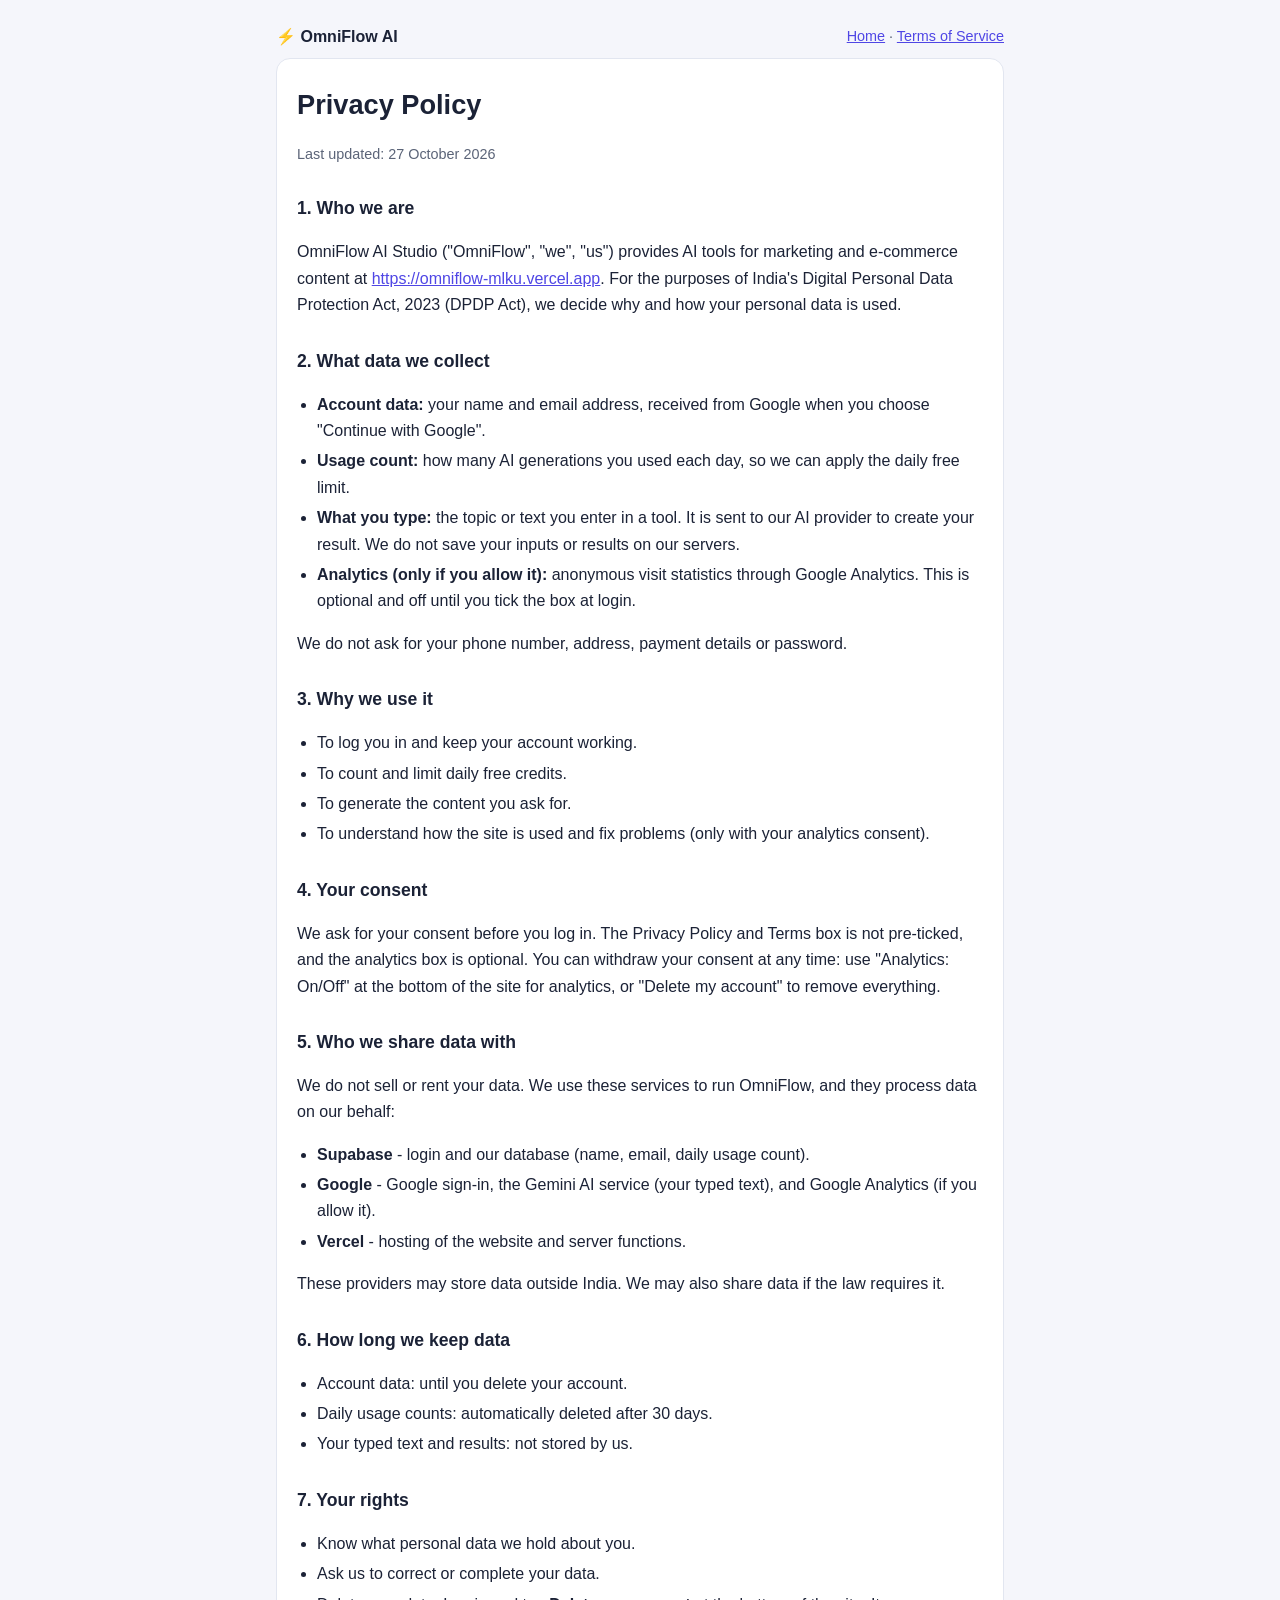
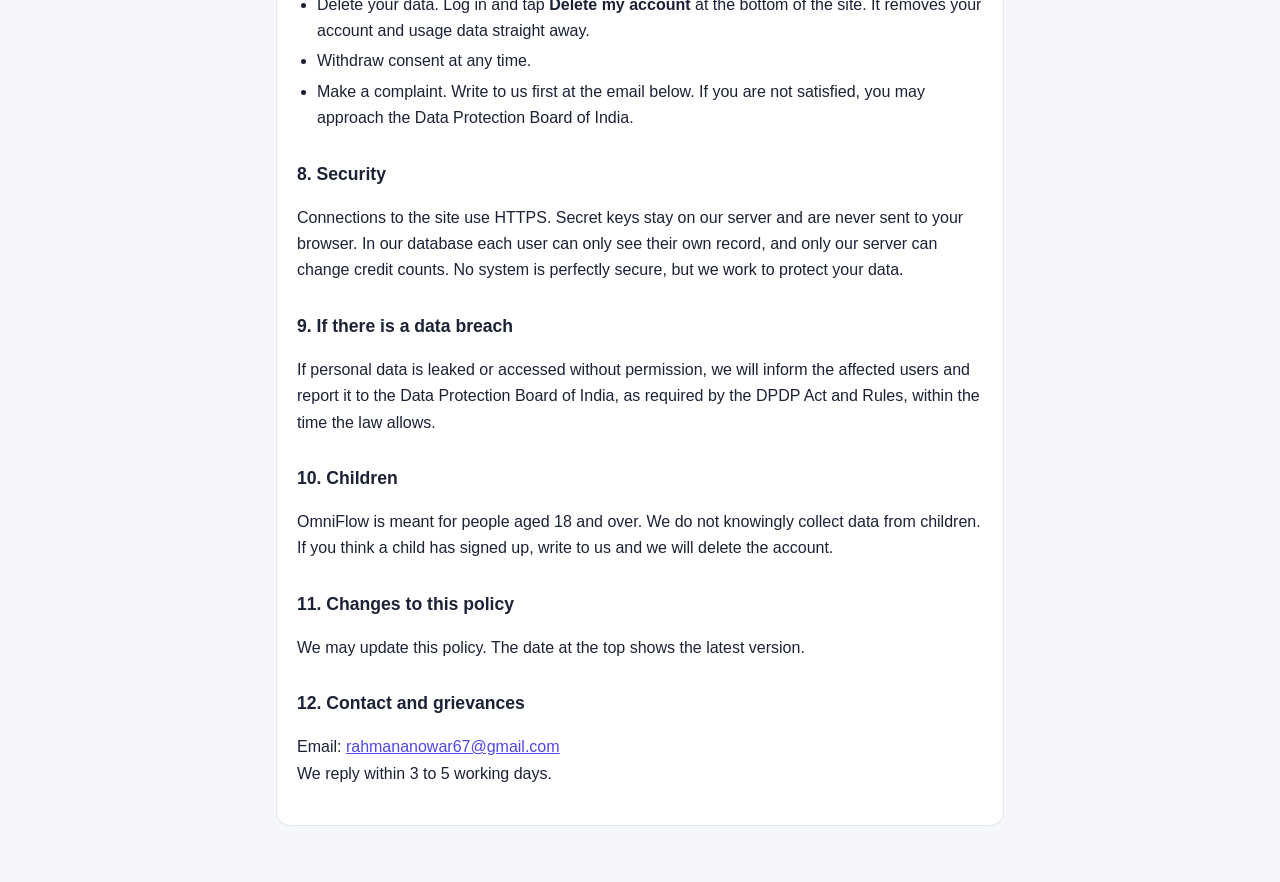
==== privacy.html @ 10095eb7 "Add privacy policy page This file contains the privacy policy for OmniFlow AI, detailing data collec" ====
<!DOCTYPE html>
<html lang="en">
<head>
  <meta charset="UTF-8">
  <meta name="viewport" content="width=device-width, initial-scale=1.0">
  <title>Privacy Policy - OmniFlow AI</title>
  <meta name="description" content="Privacy Policy of OmniFlow AI Studio.">
  <meta name="theme-color" content="#0f172a">
  <style>
    :root { --bg:#0b1020; --card:#111a2e; --text:#e5e7ef; --muted:#9aa3b8; --accent:#8b7bff; --line:#22304d; }
    @media (prefers-color-scheme: light) { :root { --bg:#f5f6fb; --card:#ffffff; --text:#1b2236; --muted:#5b6478; --accent:#4f46e5; --line:#e2e6f0; } }
    * { box-sizing: border-box; }
    body { margin:0; background:var(--bg); color:var(--text); font-family:-apple-system,BlinkMacSystemFont,"Segoe UI",Roboto,sans-serif; line-height:1.65; }
    main { max-width:760px; margin:0 auto; padding:24px 16px 56px; }
    a { color:var(--accent); }
    .top { display:flex; justify-content:space-between; align-items:center; gap:12px; flex-wrap:wrap; margin-bottom:8px; }
    .brand { font-weight:700; text-decoration:none; color:var(--text); }
    h1 { font-size:1.7rem; margin:18px 0 4px; }
    h2 { font-size:1.1rem; margin:28px 0 6px; }
    p, li { color:var(--text); }
    .muted { color:var(--muted); font-size:.9rem; }
    .card { background:var(--card); border:1px solid var(--line); border-radius:14px; padding:6px 20px 22px; }
    ul { padding-left:20px; }
    li { margin:4px 0; }
  </style>
</head>
<body>
  <main>
    <div class="top">
      <a class="brand" href="/">&#9889; OmniFlow AI</a>
      <span class="muted"><a href="/">Home</a> &middot; <a href="/terms.html">Terms of Service</a></span>
    </div>
    <div class="card">
      <h1>Privacy Policy</h1>
      <p class="muted">Last updated: 27 October 2026</p>

      <h2>1. Who we are</h2>
      <p>OmniFlow AI Studio ("OmniFlow", "we", "us") provides AI tools for marketing and e-commerce content at <a href="https://omniflow-mlku.vercel.app">https://omniflow-mlku.vercel.app</a>. For the purposes of India's Digital Personal Data Protection Act, 2023 (DPDP Act), we decide why and how your personal data is used.</p>

      <h2>2. What data we collect</h2>
      <ul>
        <li><strong>Account data:</strong> your name and email address, received from Google when you choose "Continue with Google".</li>
        <li><strong>Usage count:</strong> how many AI generations you used each day, so we can apply the daily free limit.</li>
        <li><strong>What you type:</strong> the topic or text you enter in a tool. It is sent to our AI provider to create your result. We do not save your inputs or results on our servers.</li>
        <li><strong>Analytics (only if you allow it):</strong> anonymous visit statistics through Google Analytics. This is optional and off until you tick the box at login.</li>
      </ul>
      <p>We do not ask for your phone number, address, payment details or password.</p>

      <h2>3. Why we use it</h2>
      <ul>
        <li>To log you in and keep your account working.</li>
        <li>To count and limit daily free credits.</li>
        <li>To generate the content you ask for.</li>
        <li>To understand how the site is used and fix problems (only with your analytics consent).</li>
      </ul>

      <h2>4. Your consent</h2>
      <p>We ask for your consent before you log in. The Privacy Policy and Terms box is not pre-ticked, and the analytics box is optional. You can withdraw your consent at any time: use "Analytics: On/Off" at the bottom of the site for analytics, or "Delete my account" to remove everything.</p>

      <h2>5. Who we share data with</h2>
      <p>We do not sell or rent your data. We use these services to run OmniFlow, and they process data on our behalf:</p>
      <ul>
        <li><strong>Supabase</strong> - login and our database (name, email, daily usage count).</li>
        <li><strong>Google</strong> - Google sign-in, the Gemini AI service (your typed text), and Google Analytics (if you allow it).</li>
        <li><strong>Vercel</strong> - hosting of the website and server functions.</li>
      </ul>
      <p>These providers may store data outside India. We may also share data if the law requires it.</p>

      <h2>6. How long we keep data</h2>
      <ul>
        <li>Account data: until you delete your account.</li>
        <li>Daily usage counts: automatically deleted after 30 days.</li>
        <li>Your typed text and results: not stored by us.</li>
      </ul>

      <h2>7. Your rights</h2>
      <ul>
        <li>Know what personal data we hold about you.</li>
        <li>Ask us to correct or complete your data.</li>
        <li>Delete your data. Log in and tap <strong>Delete my account</strong> at the bottom of the site. It removes your account and usage data straight away.</li>
        <li>Withdraw consent at any time.</li>
        <li>Make a complaint. Write to us first at the email below. If you are not satisfied, you may approach the Data Protection Board of India.</li>
      </ul>

      <h2>8. Security</h2>
      <p>Connections to the site use HTTPS. Secret keys stay on our server and are never sent to your browser. In our database each user can only see their own record, and only our server can change credit counts. No system is perfectly secure, but we work to protect your data.</p>

      <h2>9. If there is a data breach</h2>
      <p>If personal data is leaked or accessed without permission, we will inform the affected users and report it to the Data Protection Board of India, as required by the DPDP Act and Rules, within the time the law allows.</p>

      <h2>10. Children</h2>
      <p>OmniFlow is meant for people aged 18 and over. We do not knowingly collect data from children. If you think a child has signed up, write to us and we will delete the account.</p>

      <h2>11. Changes to this policy</h2>
      <p>We may update this policy. The date at the top shows the latest version.</p>

      <h2>12. Contact and grievances</h2>
      <p>Email: <a href="mailto:rahmananowar67@gmail.com">rahmananowar67@gmail.com</a><br>We reply within 3 to 5 working days.</p>

    </div>
  </main>
</body>
</html>
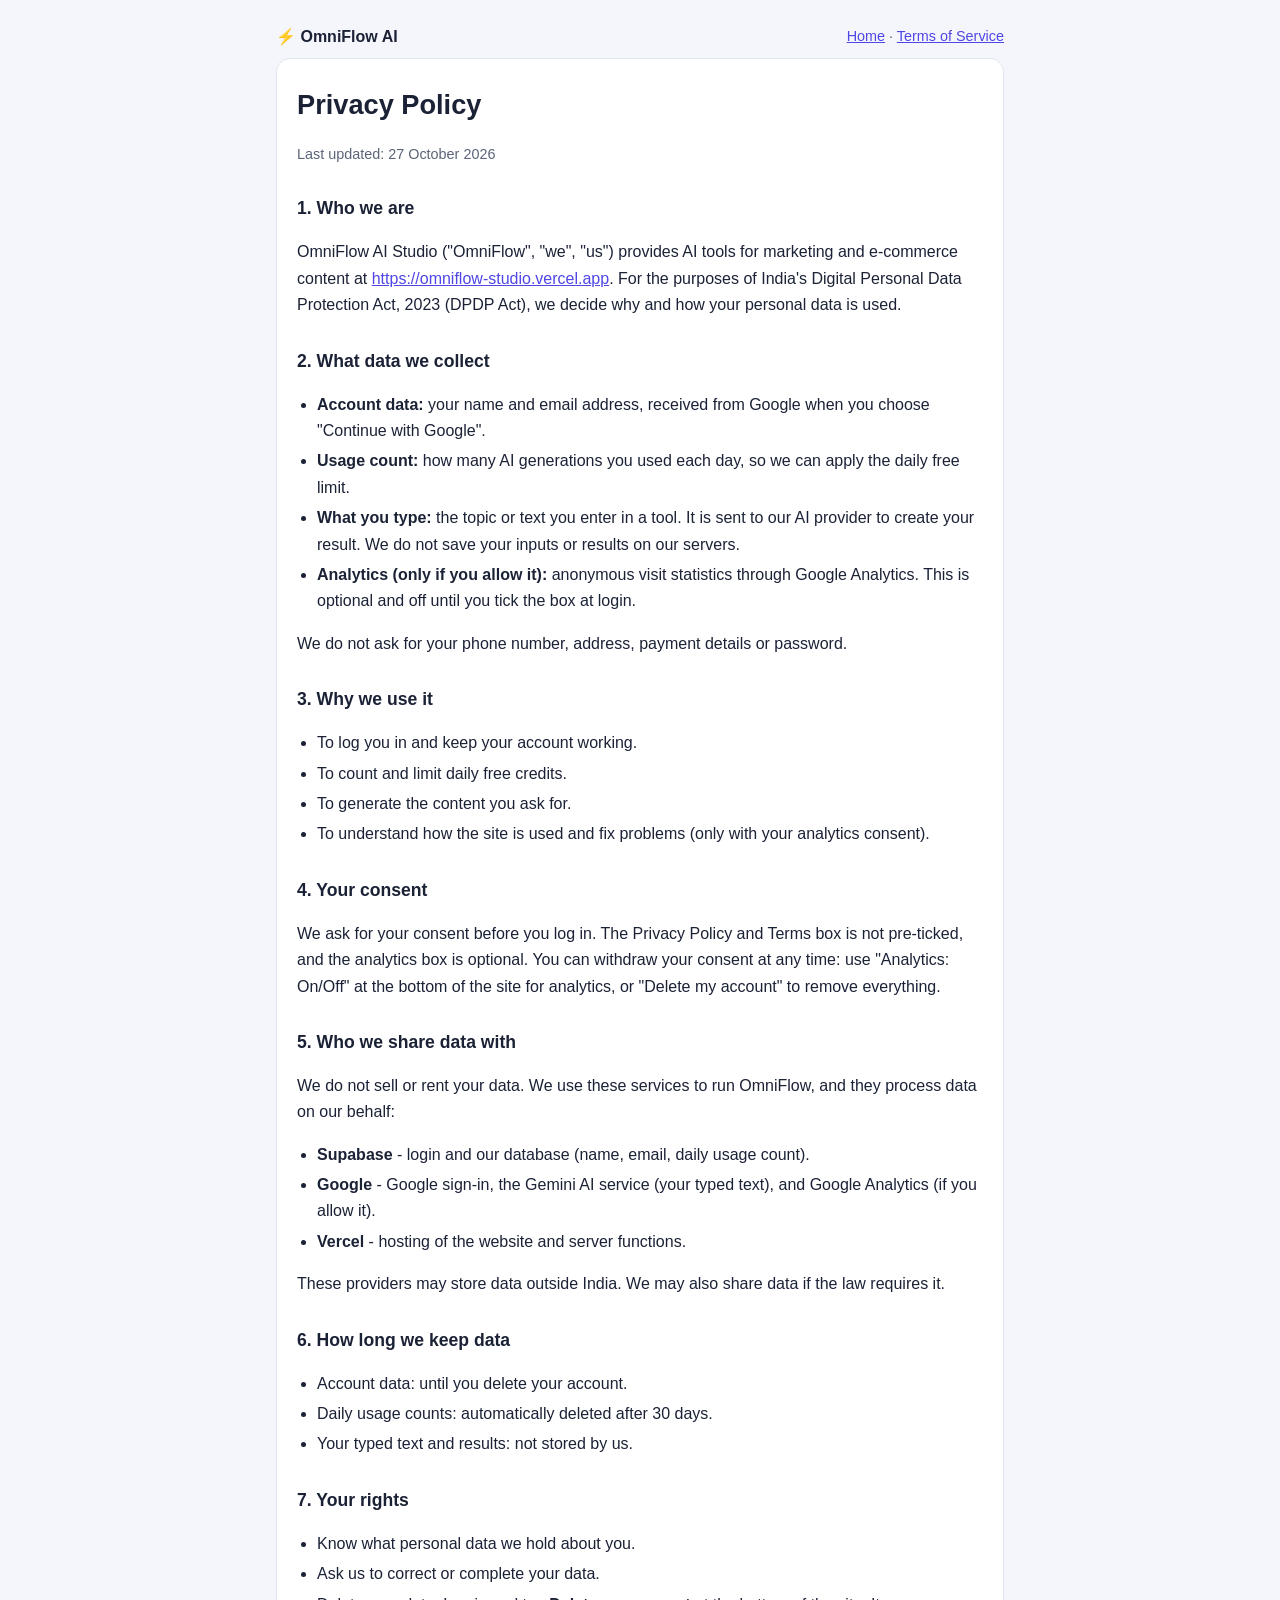
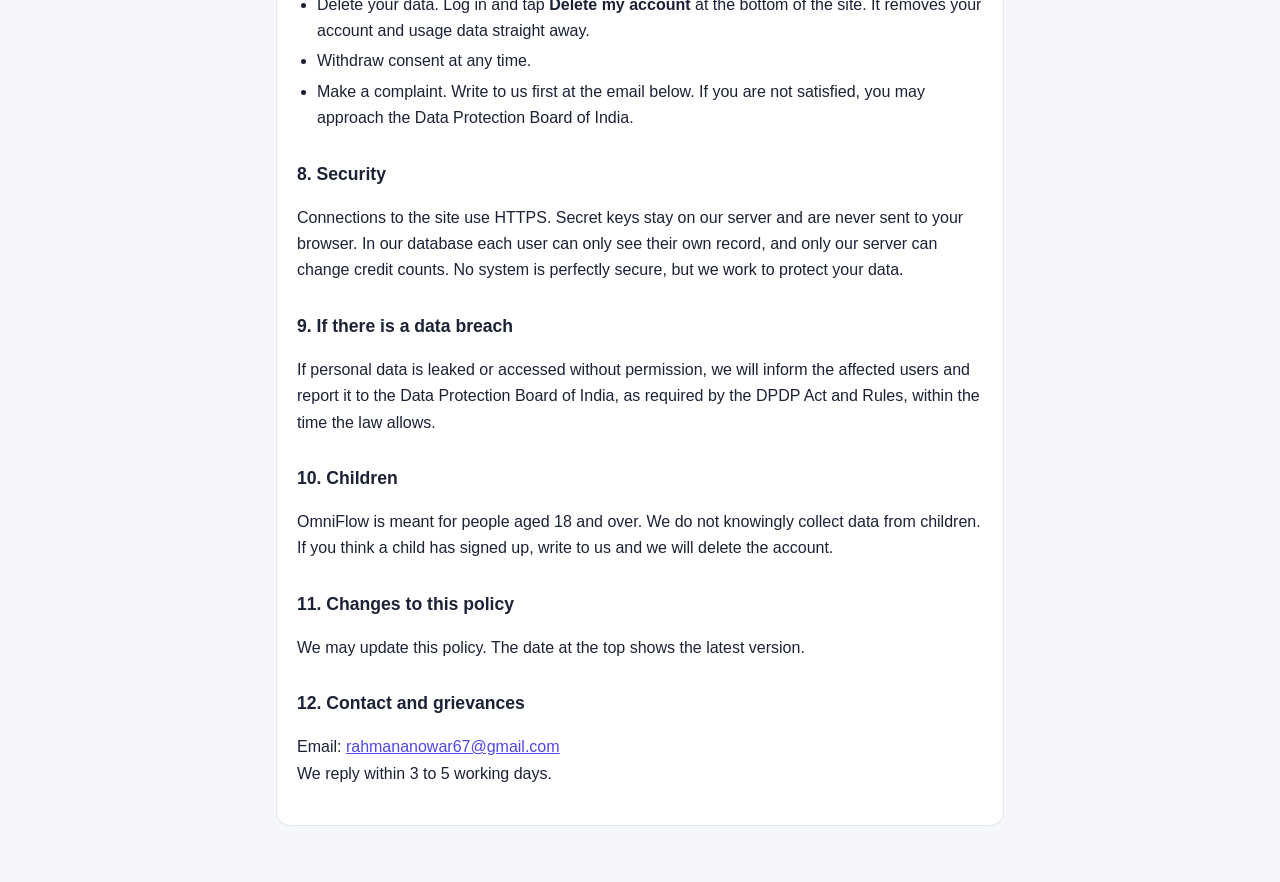
==== commit b13cc229: "Update privacy.html" ====
--- a/privacy.html
+++ b/privacy.html
@@ -35,7 +35,7 @@
       <p class="muted">Last updated: 27 October 2026</p>
 
       <h2>1. Who we are</h2>
-      <p>OmniFlow AI Studio ("OmniFlow", "we", "us") provides AI tools for marketing and e-commerce content at <a href="https://omniflow-mlku.vercel.app">https://omniflow-mlku.vercel.app</a>. For the purposes of India's Digital Personal Data Protection Act, 2023 (DPDP Act), we decide why and how your personal data is used.</p>
+      <p>OmniFlow AI Studio ("OmniFlow", "we", "us") provides AI tools for marketing and e-commerce content at <a href="https://omniflow-studio.vercel.app">https://omniflow-studio.vercel.app</a>. For the purposes of India's Digital Personal Data Protection Act, 2023 (DPDP Act), we decide why and how your personal data is used.</p>
 
       <h2>2. What data we collect</h2>
       <ul>
